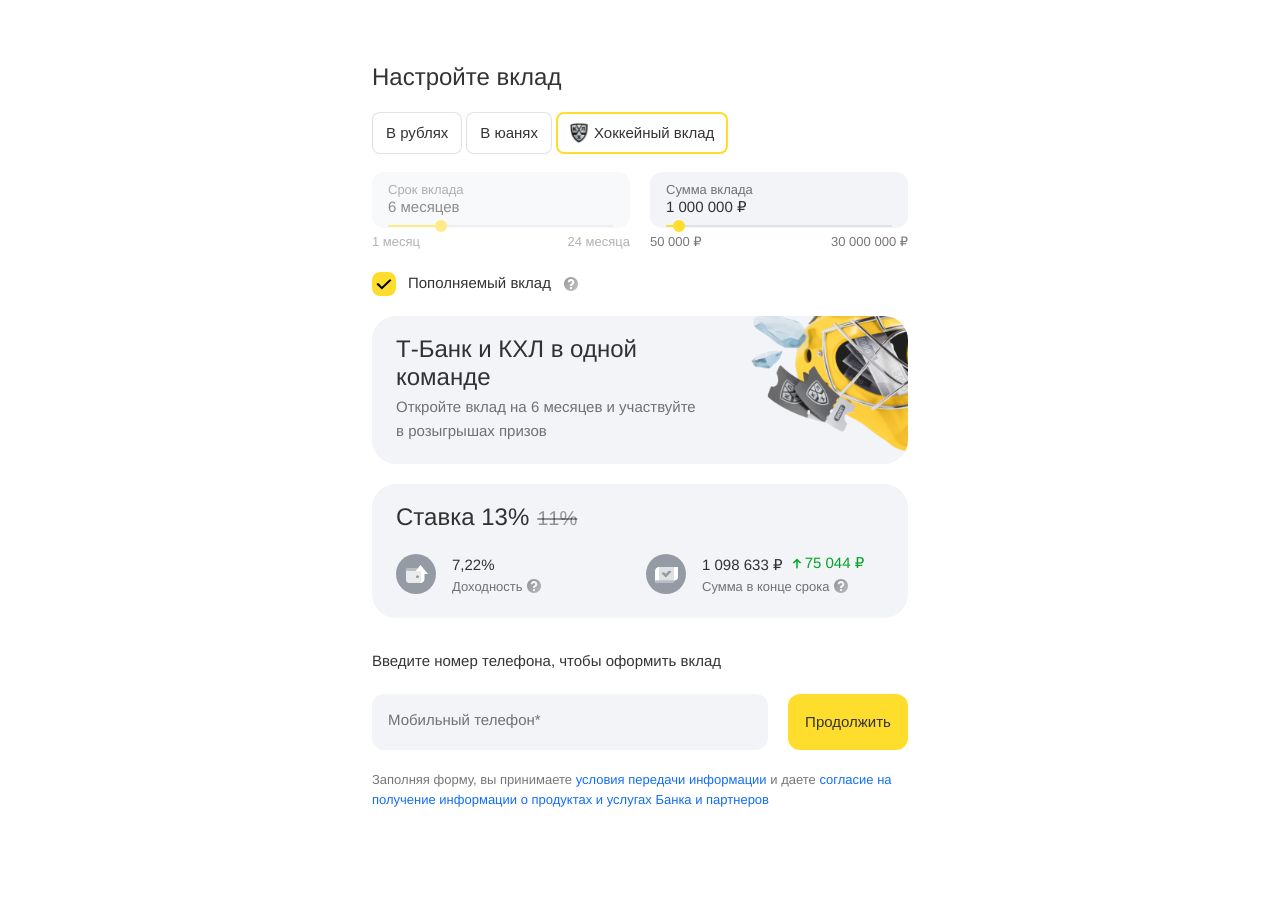
==== index.html @ a8fce29c "Fade promo image on collapse" ====
<!doctype html>
<html lang="ru">
  <head>
    <meta charset="utf-8">
    <meta name="viewport" content="width=device-width, initial-scale=1">
    <title>КХЛ x Вклад</title>
    <link rel="stylesheet" href="styles.css?v=42">
  </head>
  <body>
    <main class="page" aria-label="Настройка вклада">
      <section class="deposit-form" data-node-id="2749:9510">
        <h1>Настройте вклад</h1>

        <div class="filters" role="group" aria-label="Валюта вклада">
          <button class="filter-button" type="button">В рублях</button>
          <button class="filter-button" type="button">В юанях</button>
          <button class="filter-button is-active" type="button" data-deposit="khl">
            <img class="badge" src="assets/khl-badge.png" alt="">
            <span>Хоккейный вклад</span>
          </button>
        </div>

        <div class="slider-grid">
          <div class="slider-field is-disabled">
            <label for="termRange">Срок вклада</label>
            <output id="termOutput" for="termRange">6 месяцев</output>
            <div class="term-options" aria-label="Срок вклада">
              <button class="term-option" type="button" data-term="3">3 мес</button>
              <button class="term-option" type="button" data-term="6">6 мес</button>
              <button class="term-option" type="button" data-term="9">9 мес</button>
              <button class="term-option" type="button" data-term="12">12 мес</button>
              <button class="term-other" type="button">Другой срок</button>
            </div>
            <input id="termRange" type="range" min="1" max="24" value="6" disabled>
            <div class="range-labels">
              <span>1 месяц</span>
              <span>24 месяца</span>
            </div>
          </div>

          <div class="slider-field">
            <label for="amountRange">Сумма вклада</label>
            <output id="amountOutput" for="amountRange">1 000 000 ₽</output>
            <input id="amountRange" type="range" min="50000" max="30000000" step="50000" value="1000000">
            <div class="range-labels">
              <span>50 000 ₽</span>
              <span>30 000 000 ₽</span>
            </div>
          </div>
        </div>

        <label class="checkbox-row">
          <input type="checkbox" checked>
          <span class="checkbox-mark" aria-hidden="true"></span>
          <span class="checkbox-label">Пополняемый вклад</span>
          <span class="hint" aria-label="Подсказка"></span>
        </label>

        <article class="promo-card promo-target">
          <div class="promo-copy">
            <h2>
              <span class="promo-title-desktop">Т-Банк и КХЛ в одной команде</span>
              <span class="promo-title-mobile">Т-Банк и КХЛ<br>в одной команде</span>
            </h2>
            <p>
              <span class="promo-text-desktop">Откройте вклад на&nbsp;6&nbsp;месяцев и участвуйте<br>в розыгрышах призов</span>
              <span class="promo-text-mobile">Откройте вклад на&nbsp;6&nbsp;месяцев и участвуйте<br>в розыгрышах призов</span>
            </p>
          </div>
          <img class="promo-image" src="assets/khl-helmet.png" alt="">
        </article>

        <article class="rate-card">
          <header class="rate-header">
            <strong>Ставка <span id="rateValue">13%</span></strong>
            <span>11%</span>
          </header>

          <div class="rate-metrics">
            <div class="metric">
              <span class="metric-icon wallet" aria-hidden="true"></span>
              <div>
                <strong id="yieldValue">7,22%</strong>
                <p>Доходность <span class="hint" aria-label="Подсказка"></span></p>
              </div>
            </div>

            <div class="metric">
              <span class="metric-icon cash" aria-hidden="true"></span>
              <div>
                <strong id="totalValue">1 098 633 ₽</strong>
                <p class="gain">
                  <span class="arrow-up" aria-hidden="true"></span>
                  <span id="gainValue">75 044 ₽</span>
                </p>
                <p>Сумма в конце срока <span class="hint" aria-label="Подсказка"></span></p>
              </div>
            </div>
          </div>
        </article>

        <form class="lead-form">
          <p>Введите номер телефона, чтобы оформить вклад</p>
          <div class="lead-row">
            <div class="phone-field">
              <label class="phone-label" for="phoneInput">Мобильный телефон*</label>
              <input id="phoneInput" type="tel" inputmode="tel" autocomplete="tel" aria-label="Мобильный телефон">
              <button class="phone-clear" type="button" aria-label="Очистить телефон"></button>
            </div>
            <button type="submit">Продолжить</button>
          </div>
          <p class="legal">
            Заполняя форму, вы принимаете
            <a href="#">условия передачи информации</a>
            и даете
            <a href="#">согласие на получение информации о продуктах и услугах Банка и партнеров</a>
          </p>
        </form>
      </section>
    </main>

    <script src="script.js?v=18"></script>
  </body>
</html>
---- styles.css ----
:root {
  --accent: #ffdd2d;
  --text-primary: rgba(0, 0, 0, 0.8);
  --text-secondary: rgba(0, 0, 0, 0.54);
  --text-muted: rgba(0, 0, 0, 0.4);
  --neutral: rgba(36, 74, 127, 0.06);
  --border: rgba(0, 16, 36, 0.12);
  --link: #126df7;
  --positive: #00a328;
  --avatar: #959ba4;
  --card: #f2f4f8;
  --font-ui: "Neue Haas Unica W1G", Arial, Helvetica, sans-serif;
  --font-heading: "T-Sans", "Tinkoff Sans", Arial, Helvetica, sans-serif;
}

* {
  box-sizing: border-box;
}

html {
  background: #fff;
  -webkit-text-size-adjust: 100%;
  text-size-adjust: 100%;
}

body {
  margin: 0;
  color: var(--text-primary);
  font-family: var(--font-ui);
  font-size: 15px;
  line-height: 24px;
  -webkit-font-smoothing: antialiased;
  text-rendering: geometricPrecision;
}

button,
input {
  font: inherit;
}

button {
  cursor: pointer;
}

.page {
  min-height: 100vh;
  display: flex;
  justify-content: center;
  padding: 64px 24px;
}

.deposit-form {
  width: 100%;
  max-width: 536px;
  min-width: 0;
}

h1,
h2,
p {
  margin: 0;
}

h1 {
  font-family: var(--font-heading);
  font-size: 24px;
  font-weight: 500;
  line-height: 28px;
  margin-bottom: 20px;
}

.filters {
  display: flex;
  gap: 4px;
  flex-wrap: wrap;
  margin-bottom: 18px;
}

.filter-button {
  box-shadow: inset 0 0 0 1px var(--border);
  min-height: 42px;
  display: inline-flex;
  align-items: center;
  gap: 6px;
  padding: 9px 14px;
  border: 0;
  border-radius: 8px;
  background: #fff;
  color: var(--text-primary);
  line-height: 20px;
}

.filter-button.is-active {
  box-shadow: inset 0 0 0 2px var(--accent);
}

.badge {
  order: -1;
  width: 18px;
  height: 20px;
  object-fit: contain;
}

.slider-grid {
  display: grid;
  grid-template-columns: 1fr 1fr;
  gap: 20px;
  margin-bottom: 20px;
}

.slider-field {
  position: relative;
  min-width: 0;
  padding-bottom: 34px;
}

.slider-field::before {
  content: "";
  position: absolute;
  top: 0;
  left: 0;
  right: 0;
  height: 56px;
  border-radius: 12px;
  background: var(--neutral);
}

.slider-field label,
.slider-field output {
  position: relative;
  z-index: 1;
  display: block;
  padding-left: 16px;
  padding-right: 16px;
}

.slider-field label {
  padding-top: 10px;
  color: var(--text-secondary);
  font-size: 13px;
  line-height: 16px;
}

.slider-field output {
  color: var(--text-primary);
  line-height: 20px;
}

.slider-field input[type="range"] {
  position: absolute;
  z-index: 2;
  top: 48px;
  left: 16px;
  width: calc(100% - 32px);
  height: 12px;
  margin: 0;
  appearance: none;
  background: transparent;
}

.slider-field input[type="range"]::-webkit-slider-runnable-track {
  height: 2px;
  border-radius: 10px;
  background: linear-gradient(to right, var(--accent) var(--range-progress, 0%), rgba(0, 16, 36, 0.08) var(--range-progress, 0%));
}

.slider-field input[type="range"]::-moz-range-track {
  height: 2px;
  border-radius: 10px;
  background: rgba(0, 16, 36, 0.08);
}

.slider-field input[type="range"]::-moz-range-progress {
  height: 2px;
  border-radius: 10px;
  background: var(--accent);
}

.slider-field input[type="range"]::-webkit-slider-thumb {
  width: 12px;
  height: 12px;
  margin-top: -5px;
  appearance: none;
  border: 0;
  border-radius: 50%;
  background: var(--accent);
}

.slider-field input[type="range"]::-moz-range-thumb {
  width: 12px;
  height: 12px;
  border: 0;
  border-radius: 50%;
  background: var(--accent);
}

.term-options {
  display: none;
}

.slider-field.is-disabled {
  opacity: 0.56;
}

.range-labels {
  position: absolute;
  left: 0;
  right: 0;
  bottom: 0;
  display: flex;
  justify-content: space-between;
  color: var(--text-secondary);
  font-size: 13px;
  line-height: 20px;
  white-space: nowrap;
}

.promo-card {
  position: relative;
  min-height: 120px;
  max-height: 220px;
  display: flex;
  align-items: flex-start;
  overflow: hidden;
  border-radius: 24px;
  background: var(--card);
  margin-bottom: 20px;
  padding: 20px 24px;
  transform-origin: top center;
  transition:
    opacity 180ms ease,
    transform 180ms ease,
    min-height 220ms ease,
    max-height 220ms ease,
    margin-bottom 220ms ease,
    padding-top 220ms ease,
    padding-bottom 220ms ease;
  will-change: opacity, transform, max-height;
}

.promo-card::after,
.rate-promo::after {
  content: "";
  position: absolute;
  inset: 0;
  z-index: 3;
  pointer-events: none;
  border-radius: inherit;
  background: linear-gradient(106deg, rgba(255, 255, 255, 0.00) 23.26%, rgba(255, 255, 255, 0.01) 27%, rgba(255, 255, 255, 0.02) 30.28%, rgba(255, 255, 255, 0.04) 32.48%, rgba(255, 255, 255, 0.09) 34.79%, rgba(255, 255, 255, 0.12) 35.94%, rgba(255, 255, 255, 0.16) 37.09%, rgba(255, 255, 255, 0.20) 38.24%, rgba(255, 255, 255, 0.25) 39.4%, rgba(255, 255, 255, 0.34) 41.44%, rgba(255, 255, 255, 0.41) 43.02%, rgba(255, 255, 255, 0.46) 44.01%, rgba(255, 255, 255, 0.60) 46.31%, rgba(255, 255, 255, 0.70) 47.88%, rgba(255, 255, 255, 0.76) 49.19%, rgba(255, 255, 255, 0.81) 50.76%, rgba(255, 255, 255, 0.82) 52.07%, rgba(255, 255, 255, 0.81) 53.22%, rgba(255, 255, 255, 0.76) 54.95%, rgba(255, 255, 255, 0.70) 56.11%, rgba(255, 255, 255, 0.60) 57.83%, rgba(255, 255, 255, 0.46) 60.14%, rgba(255, 255, 255, 0.40) 61.29%, rgba(255, 255, 255, 0.35) 62.44%, rgba(255, 255, 255, 0.25) 64.75%, rgba(255, 255, 255, 0.20) 65.9%, rgba(255, 255, 255, 0.16) 67.05%, rgba(255, 255, 255, 0.12) 68.21%, rgba(255, 255, 255, 0.09) 69.36%, rgba(255, 255, 255, 0.04) 71.66%, rgba(255, 255, 255, 0.02) 73.97%, rgba(255, 255, 255, 0.01) 77.43%, rgba(255, 255, 255, 0.00) 80.88%);
  opacity: 0;
  transform: translateX(-100%);
}

.promo-card.is-shining::after,
.rate-promo.is-shining::after {
  animation: promo-shine-sweep 1400ms cubic-bezier(0.2, 0, 0, 1) 620ms 1 both;
}

.promo-card.is-image-revealing .promo-image,
.rate-promo.is-image-revealing .promo-image {
  animation: promo-image-fade-in 360ms cubic-bezier(0.2, 0, 0, 1) 140ms 1 both;
  will-change: opacity, transform;
}

.promo-card.is-image-hiding .promo-image,
.rate-promo.is-image-hiding .promo-image {
  animation: promo-image-fade-out 100ms ease 1 both;
  will-change: opacity, transform;
}

@keyframes promo-shine-sweep {
  0% {
    opacity: 0;
    transform: translateX(-100%);
  }

  1%,
  99% {
    opacity: 1;
  }

  100% {
    opacity: 0;
    transform: translateX(100%);
  }
}

@keyframes promo-image-fade-in {
  0% {
    opacity: 0;
    transform: scale(0.985);
  }

  100% {
    opacity: 1;
    transform: scale(1);
  }
}

@keyframes promo-image-fade-out {
  0% {
    opacity: 1;
    transform: scale(1);
  }

  100% {
    opacity: 0;
    transform: scale(0.995);
  }
}

.promo-card.is-hiding {
  min-height: 0;
  max-height: 0;
  margin-bottom: 0;
  padding-top: 0;
  padding-bottom: 0;
  opacity: 0;
  pointer-events: none;
  transform: translateY(-8px);
}

.promo-card[hidden] {
  display: none;
}

.promo-target[hidden] {
  display: none;
}

.promo-copy {
  position: relative;
  z-index: 1;
}

.promo-copy h2 {
  font-family: var(--font-heading);
  max-width: 324px;
  color: rgba(0, 0, 0, 0.8);
  font-size: 24px;
  font-weight: 500;
  line-height: 28px;
  margin-bottom: 4px;
}

.promo-copy p {
  max-width: 488px;
  color: rgba(0, 0, 0, 0.54);
  font-size: 15px;
  line-height: 24px;
}

.promo-title-mobile,
.promo-text-mobile {
  display: none;
}

.promo-image {
  position: absolute;
  top: -19.69%;
  left: 53.55%;
  width: 79.7%;
  height: auto;
  object-fit: contain;
}

.checkbox-row {
  display: flex;
  align-items: center;
  gap: 12px;
  width: max-content;
  max-width: 100%;
  margin-bottom: 20px;
  cursor: pointer;
}

.checkbox-row input {
  position: absolute;
  opacity: 0;
  pointer-events: none;
}

.checkbox-mark {
  width: 24px;
  height: 24px;
  flex: 0 0 auto;
  border-radius: 8px;
  background: var(--accent);
  position: relative;
}

.checkbox-mark::after {
  content: "";
  position: absolute;
  inset: 0;
  background: url("assets/check.svg") center / 24px 24px no-repeat;
}

.checkbox-row input:not(:checked) + .checkbox-mark {
  background: #fff;
  border: 1px solid var(--border);
}

.checkbox-row input:not(:checked) + .checkbox-mark::after {
  opacity: 0;
}

.checkbox-label {
  white-space: nowrap;
}

.hint {
  display: inline-block;
  width: 16px;
  height: 16px;
  flex: 0 0 auto;
  vertical-align: -3px;
  background: url("assets/question-mask.svg") center / 16px 16px no-repeat;
  opacity: 0.4;
}

.rate-card {
  overflow: hidden;
  border-radius: 24px;
  background: var(--neutral);
  margin-bottom: 32px;
  padding: 20px 24px 16px;
}

.version-v2 .rate-card {
  padding: 20px 24px 24px;
}

.rate-header {
  display: flex;
  align-items: baseline;
  gap: 8px;
  margin-bottom: 14px;
  font-family: var(--font-heading);
}

.rate-header strong {
  font-size: 24px;
  font-weight: 500;
  line-height: 28px;
}

.rate-header > span {
  color: var(--text-muted);
  font-size: 20px;
  line-height: 24px;
  text-decoration: line-through;
}

.rate-metrics {
  display: grid;
  grid-template-columns: 1fr 1fr;
  gap: 12px;
}

.rate-promo {
  position: relative;
  height: 112px;
  max-height: 140px;
  overflow: hidden;
  border-radius: 24px;
  background: #fff;
  margin-top: 20px;
  padding: 20px;
  transform-origin: top center;
  transition:
    opacity 180ms ease,
    transform 180ms ease,
    height 220ms ease,
    max-height 220ms ease,
    margin-top 220ms ease,
    padding-top 220ms ease,
    padding-bottom 220ms ease;
  will-change: opacity, transform, max-height;
}

.rate-promo.is-hiding {
  height: 0;
  max-height: 0;
  margin-top: 0;
  padding-top: 0;
  padding-bottom: 0;
  opacity: 0;
  pointer-events: none;
  transform: translateY(-8px);
}

.rate-promo .promo-copy h2 {
  max-width: 300px;
  font-size: 20px;
  line-height: 24px;
  white-space: nowrap;
}

.rate-promo .promo-copy p {
  max-width: 260px;
  color: var(--text-secondary);
  font-size: 13px;
  line-height: 20px;
}

.rate-promo .promo-image {
  top: -9%;
  left: 20%;
  width: 140%;
  height: 145%;
}

.metric {
  min-height: 56px;
  display: flex;
  align-items: center;
  gap: 16px;
  min-width: 0;
}

.metric > div {
  min-width: 0;
}

.metric-icon {
  width: 40px;
  height: 40px;
  flex: 0 0 auto;
  border-radius: 50%;
  background-color: var(--avatar);
  position: relative;
}

.metric-icon::after {
  content: "";
  position: absolute;
  left: 8px;
  top: 8px;
  width: 24px;
  height: 24px;
  filter: invert(1);
}

.metric-icon.wallet::after {
  background: url("assets/wallet-mask.svg") 2px 3px / 22px 18px no-repeat;
}

.metric-icon.cash::after {
  background: url("assets/cash-mask.svg") 1px 5px / 23px 16px no-repeat;
}

.metric strong {
  display: inline-block;
  font-weight: 400;
  line-height: 20px;
}

.metric p {
  color: var(--text-secondary);
  font-size: 13px;
  line-height: 16px;
  white-space: nowrap;
}

.metric .gain {
  display: inline-flex;
  align-items: center;
  gap: 2px;
  color: var(--positive);
  font-size: 15px;
  line-height: 20px;
  margin-left: 4px;
}

.arrow-up {
  width: 12px;
  height: 12px;
  background: url("assets/arrow-up.svg") center / 12px 12px no-repeat;
  filter: brightness(0) saturate(100%) invert(39%) sepia(98%) saturate(942%) hue-rotate(101deg) brightness(91%) contrast(104%);
}

.lead-form > p:first-child {
  margin-bottom: 20px;
}

.lead-row {
  display: grid;
  grid-template-columns: 1fr 120px;
  gap: 20px;
  margin-bottom: 20px;
}

.phone-field {
  position: relative;
  height: 56px;
  display: flex;
  flex-direction: column;
  justify-content: center;
  border-radius: 12px;
  background: var(--neutral);
  padding: 0 44px 0 16px;
}

.phone-label {
  color: var(--text-secondary);
  font-size: 15px;
  line-height: 20px;
  transition: font-size 0.12s ease, line-height 0.12s ease;
}

.phone-field input {
  width: 100%;
  border: 0;
  outline: 0;
  background: transparent;
  color: var(--text-primary);
  font-size: 15px;
  line-height: 20px;
}

.phone-field:not(.is-active):not(.has-value) input {
  height: 0;
  opacity: 0;
}

.phone-field.is-active,
.phone-field.has-value {
  gap: 2px;
}

.phone-field.is-active .phone-label,
.phone-field.has-value .phone-label {
  font-size: 13px;
  line-height: 16px;
}

.phone-clear {
  position: absolute;
  top: 16px;
  right: 16px;
  width: 24px;
  height: 24px;
  display: none;
  border: 0;
  padding: 0;
  background: transparent;
}

.phone-clear::before,
.phone-clear::after {
  content: "";
  position: absolute;
  top: 11px;
  left: 3px;
  width: 18px;
  height: 2px;
  border-radius: 1px;
  background: var(--text-muted);
}

.phone-clear::before {
  transform: rotate(45deg);
}

.phone-clear::after {
  transform: rotate(-45deg);
}

.phone-field.has-value .phone-clear {
  display: block;
}

.lead-row button {
  min-height: 56px;
  border: 0;
  border-radius: 12px;
  background: var(--accent);
  color: #333;
  padding: 16px;
}

.legal {
  color: var(--text-secondary);
  font-size: 13px;
  line-height: 20px;
}

.legal a {
  color: var(--link);
  text-decoration: none;
}

@media (max-width: 620px) {
  :root {
    --font-ui: -apple-system, BlinkMacSystemFont, "Segoe UI", Roboto, "Helvetica Neue", Arial, sans-serif;
    --font-heading: -apple-system, BlinkMacSystemFont, "Segoe UI", Roboto, "Helvetica Neue", Arial, sans-serif;
  }

  body {
    font-size: 15px;
    letter-spacing: -0.24px;
    line-height: 24px;
  }

  .page {
    justify-content: flex-start;
    padding: 24px 16px;
  }

  .deposit-form {
    display: flex;
    flex-direction: column;
  }

  h1 {
    order: 1;
    margin-bottom: 16px;
    font-size: 20px;
    font-weight: 700;
    line-height: 24px;
    letter-spacing: 0.38px;
  }

  .filters {
    order: 2;
    margin-bottom: 20px;
  }

  .filter-button {
    min-height: 32px;
    gap: 4px;
    padding: 6px 12px;
    font-size: 13px;
    line-height: 20px;
    letter-spacing: 0;
  }

  .badge {
    width: 20px;
    height: 20px;
  }

  .slider-grid {
    order: 3;
    display: flex;
    flex-direction: column;
    gap: 20px;
    margin-bottom: 20px;
  }

  .slider-grid,
  .rate-metrics,
  .lead-row {
    grid-template-columns: 1fr;
  }

  .slider-field {
    padding-bottom: 28px;
  }

  .slider-field:first-child {
    display: flex;
    flex-direction: column;
    align-items: flex-start;
    padding-bottom: 0;
  }

  .slider-field:first-child::before,
  .slider-field:first-child input[type="range"],
  .slider-field:first-child .range-labels {
    display: none;
  }

  .slider-field:first-child label {
    padding: 0;
    margin-bottom: 12px;
    color: var(--text-primary);
    font-family: var(--font-ui);
    font-size: 15px;
    line-height: 24px;
    letter-spacing: -0.24px;
  }

  .slider-field:first-child output {
    min-height: 44px;
    display: inline-flex;
    align-items: center;
    padding: 10px 16px;
    border-radius: 8px;
    box-shadow: inset 0 0 0 2px var(--accent);
    font-size: 0;
    line-height: 0;
    white-space: nowrap;
  }

  .slider-field:first-child:not(.is-disabled) output {
    display: none;
  }

  .slider-field:first-child output::after {
    content: "6 мес";
    color: var(--text-primary);
    font-size: 15px;
    line-height: 24px;
    letter-spacing: -0.24px;
  }

  .slider-field:first-child:not(.is-disabled) .term-options {
    display: flex;
    flex-wrap: wrap;
    gap: 4px 6px;
    width: 100%;
  }

  .term-option,
  .term-other {
    min-height: 44px;
    border: 0;
    border-radius: 8px;
    background: #fff;
    color: var(--text-primary);
    font-size: 15px;
    line-height: 24px;
    letter-spacing: -0.24px;
  }

  .term-option {
    min-width: 82px;
    padding: 10px 16px;
    box-shadow: inset 0 0 0 1px var(--border);
  }

  .term-option.is-active {
    box-shadow: inset 0 0 0 2px var(--accent);
  }

  .term-other {
    flex-basis: 100%;
    min-height: 24px;
    padding: 8px 0 0;
    color: var(--link);
    text-align: right;
  }

  .slider-field.is-disabled {
    opacity: 1;
  }

  .slider-field:not(:first-child) label {
    font-size: 13px;
    line-height: 16px;
    letter-spacing: 0;
  }

  .slider-field:not(:first-child) output {
    font-size: 15px;
    line-height: 20px;
    letter-spacing: 0;
  }

  .slider-field:not(:first-child) {
    padding-bottom: 36px;
  }

  .slider-field:not(:first-child) .range-labels {
    bottom: -4px;
  }

  .range-labels {
    font-size: 13px;
    line-height: 20px;
    letter-spacing: 0;
  }

  .promo-card {
    order: 4;
    min-height: 124px;
    margin-bottom: 20px;
    padding: 20px 24px;
  }

  .promo-copy h2 {
    max-width: 220px;
    font-size: 20px;
    font-weight: 700;
    line-height: 22px;
    letter-spacing: 0.38px;
  }

  .promo-card .promo-title-desktop {
    display: none;
  }

  .promo-card .promo-title-mobile {
    display: inline;
  }

  .promo-card .promo-copy p {
    max-width: 245px;
    font-size: 15px;
    line-height: 18px;
    letter-spacing: -0.24px;
    overflow: visible;
  }

  .promo-card .promo-text-desktop {
    display: none;
  }

  .promo-card .promo-text-mobile {
    display: inline;
  }

  .promo-card .promo-image {
    top: -19.69%;
    left: 53.55%;
    right: auto;
    width: 79.7%;
    height: auto;
  }

  .checkbox-row {
    order: 5;
    gap: 2px;
    width: auto;
    margin-bottom: 20px;
    cursor: default;
  }

  .checkbox-row input,
  .checkbox-mark {
    display: none;
  }

  .checkbox-label {
    color: var(--text-primary);
    font-size: 0;
    line-height: 0;
    letter-spacing: 0;
    white-space: nowrap;
  }

  .checkbox-label::after {
    content: "Срок пополнения ограничен";
    font-size: 15px;
    line-height: 18px;
    letter-spacing: -0.24px;
  }

  .checkbox-row .hint {
    width: 24px;
    height: 24px;
    background-size: 16px 16px;
  }

  .rate-card {
    order: 6;
    margin-bottom: 24px;
    padding: 20px 24px 16px;
  }

  .version-v2 .rate-card {
    padding-bottom: 16px;
  }

  .rate-header {
    margin-bottom: 8px;
  }

  .rate-header strong {
    font-size: 20px;
    font-weight: 700;
    line-height: 24px;
    letter-spacing: 0.38px;
  }

  .rate-header > span,
  .metric .gain {
    display: none;
  }

  .rate-metrics {
    display: flex;
    flex-direction: column;
    gap: 4px;
  }

  .rate-promo {
    height: 156px;
    margin-top: 16px;
    padding: 24px;
  }

  .rate-promo .promo-copy h2 {
    max-width: 190px;
    font-size: 0;
    font-weight: 700;
    line-height: 0;
    letter-spacing: 0.38px;
    white-space: normal;
  }

  .rate-promo .promo-copy h2::before {
    content: "Т-Банк и КХЛ\Aв одной команде";
    white-space: pre-line;
    font-size: 20px;
    line-height: 22px;
  }

  .rate-promo .promo-copy p {
    max-width: 245px;
    font-size: 15px;
    line-height: 18px;
    letter-spacing: -0.24px;
    overflow: visible;
  }

  .rate-promo .promo-image {
    top: -3.03%;
    left: 25%;
    width: 115.45%;
    height: 125%;
  }

  .metric strong {
    font-size: 15px;
    line-height: 20px;
    letter-spacing: -0.24px;
  }

  .metric p {
    font-size: 13px;
    line-height: 16px;
    letter-spacing: 0;
    white-space: nowrap;
  }

  .lead-form {
    order: 7;
  }

  .lead-form > p:first-child {
    margin-bottom: 12px;
  }

  .lead-row {
    gap: 24px;
    margin-bottom: 24px;
  }

  .lead-row button {
    width: 100%;
  }

  .legal {
    line-height: normal;
    letter-spacing: -0.08px;
  }
}

@media (prefers-reduced-motion: reduce) {
  .promo-card,
  .rate-promo {
    transition: none;
  }

  .promo-card.is-shining::after,
  .rate-promo.is-shining::after {
    animation: none;
  }

  .promo-card.is-image-revealing .promo-image,
  .promo-card.is-image-hiding .promo-image,
  .rate-promo.is-image-hiding .promo-image,
  .rate-promo.is-image-revealing .promo-image {
    animation: none;
  }
}

@media (min-width: 376px) and (max-width: 567px) {
  .promo-card .promo-image {
    top: -24px;
    left: auto;
    right: -178px;
    width: 427px;
  }
}

@media (max-width: 375px) {
  .promo-card .promo-image {
    top: -3.03%;
    left: 43.91%;
    width: 115.45%;
    height: 125%;
  }
}

@media (max-width: 390px) {
  .filter-button {
    flex: 0 0 auto;
    justify-content: center;
  }

  h1 {
    font-size: 20px;
  }

  .rate-header strong {
    font-size: 20px;
  }

  .checkbox-label,
  .metric p {
    white-space: nowrap;
  }
}
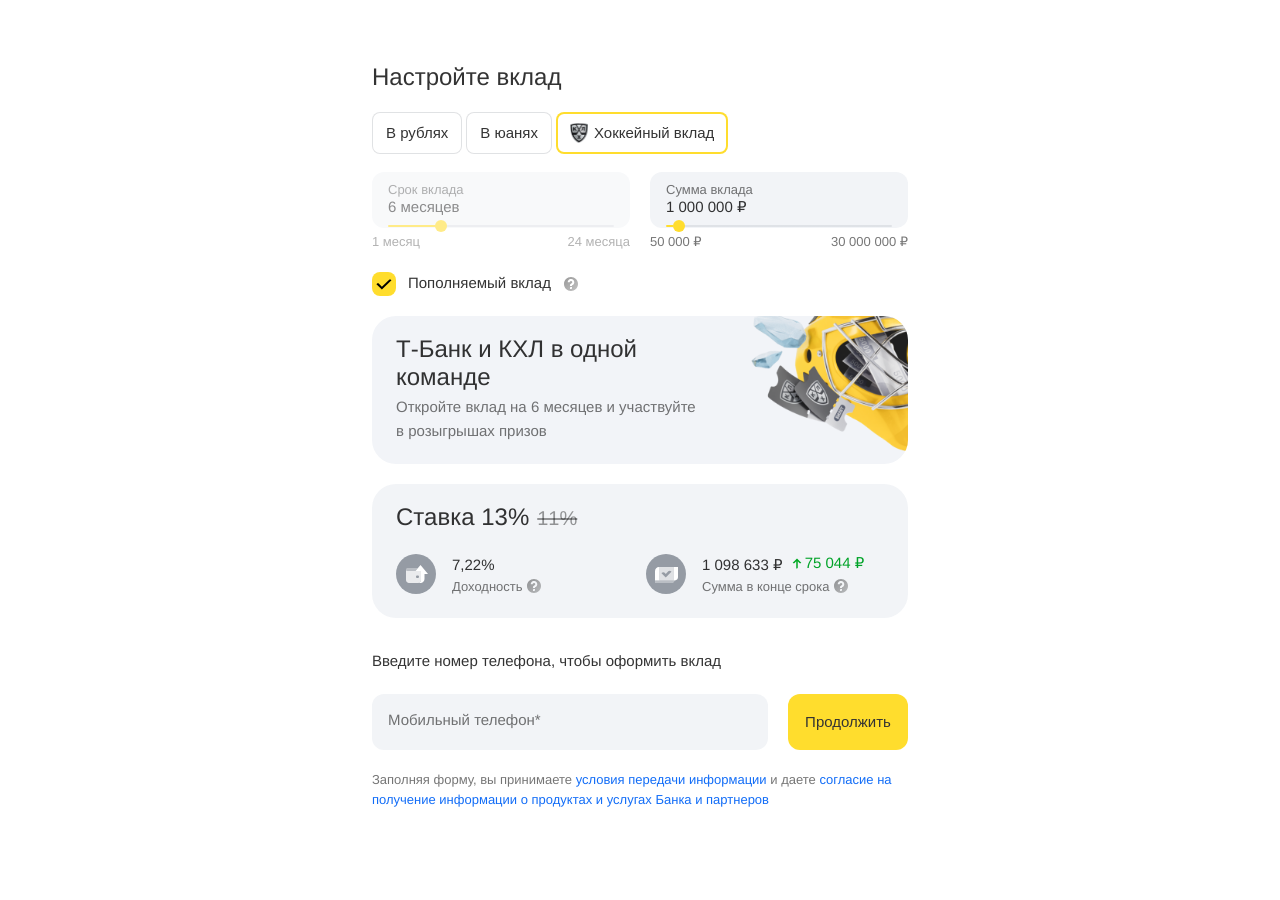
==== commit 3a34cbf5: "Fix wide mobile promo layout" ====
--- a/index.html
+++ b/index.html
@@ -4,7 +4,7 @@
     <meta charset="utf-8">
     <meta name="viewport" content="width=device-width, initial-scale=1">
     <title>КХЛ x Вклад</title>
-    <link rel="stylesheet" href="styles.css?v=42">
+    <link rel="stylesheet" href="styles.css?v=43">
   </head>
   <body>
     <main class="page" aria-label="Настройка вклада">
--- a/styles.css
+++ b/styles.css
@@ -1078,6 +1078,19 @@
   }
 }
 
+@media (min-width: 568px) and (max-width: 620px) {
+  .promo-card .promo-copy p {
+    max-width: 380px;
+  }
+
+  .promo-card .promo-image {
+    top: -24px;
+    left: auto;
+    right: -178px;
+    width: 427px;
+  }
+}
+
 @media (min-width: 376px) and (max-width: 567px) {
   .promo-card .promo-image {
     top: -24px;
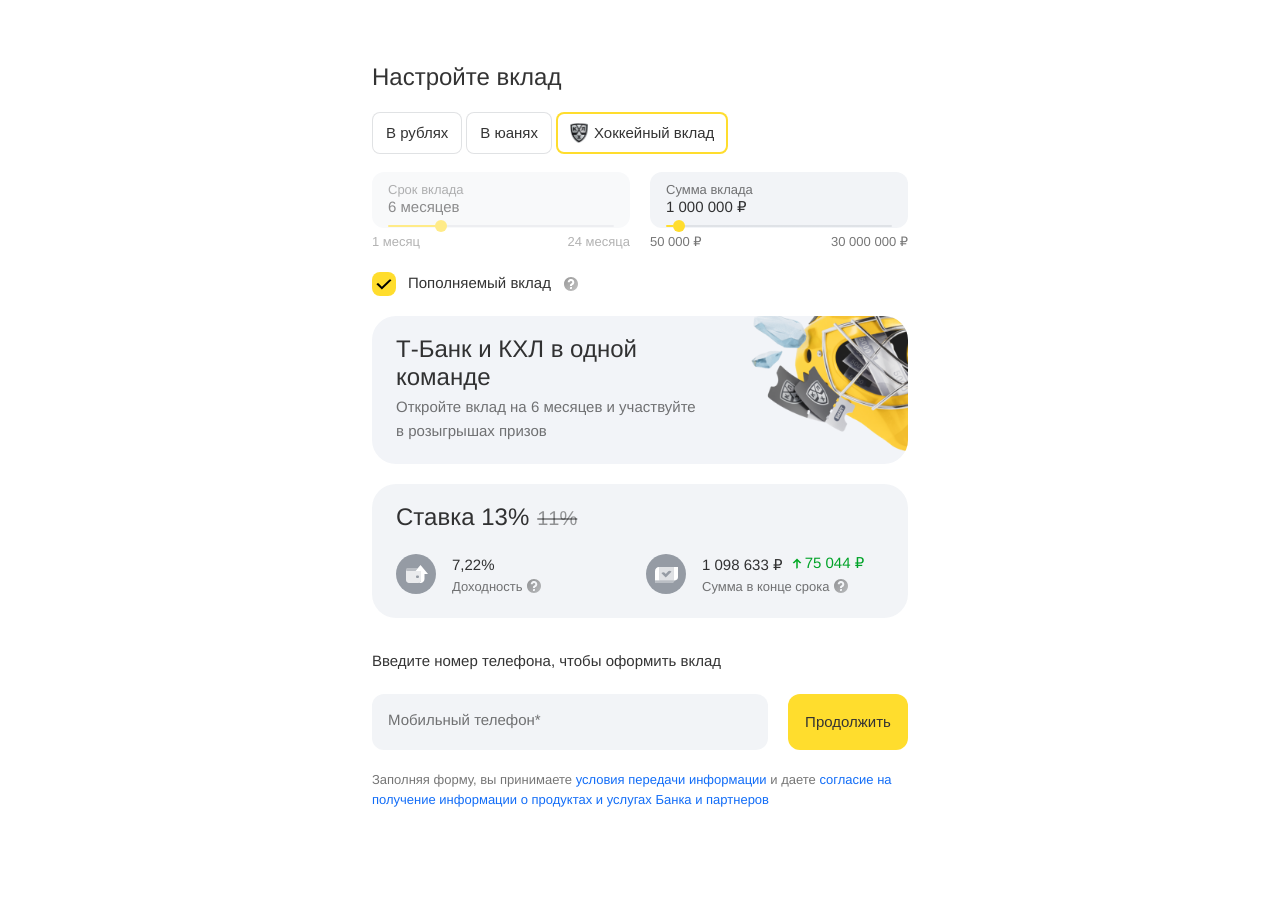
==== commit 80c34be2: "Shift mobile promo image breakpoint" ====
--- a/index.html
+++ b/index.html
@@ -4,7 +4,7 @@
     <meta charset="utf-8">
     <meta name="viewport" content="width=device-width, initial-scale=1">
     <title>КХЛ x Вклад</title>
-    <link rel="stylesheet" href="styles.css?v=43">
+    <link rel="stylesheet" href="styles.css?v=47">
   </head>
   <body>
     <main class="page" aria-label="Настройка вклада">
@@ -65,6 +65,8 @@
             <p>
               <span class="promo-text-desktop">Откройте вклад на&nbsp;6&nbsp;месяцев и участвуйте<br>в розыгрышах призов</span>
               <span class="promo-text-mobile">Откройте вклад на&nbsp;6&nbsp;месяцев и участвуйте<br>в розыгрышах призов</span>
+              <span class="promo-text-narrow">Откройте вклад на&nbsp;6&nbsp;месяцев<br>и участвуйте в розыгрышах призов</span>
+              <span class="promo-text-compact">Откройте вклад на&nbsp;6&nbsp;месяцев<br>и участвуйте в розыгрышах призов</span>
             </p>
           </div>
           <img class="promo-image" src="assets/khl-helmet.png" alt="">
--- a/styles.css
+++ b/styles.css
@@ -351,7 +351,9 @@
 }
 
 .promo-title-mobile,
-.promo-text-mobile {
+.promo-text-mobile,
+.promo-text-narrow,
+.promo-text-compact {
   display: none;
 }
 
@@ -1091,7 +1093,19 @@
   }
 }
 
-@media (min-width: 376px) and (max-width: 567px) {
+@media (min-width: 440px) and (max-width: 567px) {
+  .promo-card .promo-copy p {
+    max-width: 340px;
+  }
+
+  .promo-card .promo-text-mobile {
+    display: none;
+  }
+
+  .promo-card .promo-text-narrow {
+    display: inline;
+  }
+
   .promo-card .promo-image {
     top: -24px;
     left: auto;
@@ -1100,7 +1114,7 @@
   }
 }
 
-@media (max-width: 375px) {
+@media (max-width: 439px) {
   .promo-card .promo-image {
     top: -3.03%;
     left: 43.91%;
@@ -1109,6 +1123,28 @@
   }
 }
 
+@media (max-width: 375px) {
+  .promo-card .promo-copy p {
+    max-width: 320px;
+  }
+
+  .promo-card .promo-text-mobile,
+  .promo-card .promo-text-narrow {
+    display: none;
+  }
+
+  .promo-card .promo-text-compact {
+    display: inline;
+  }
+
+  .promo-card .promo-image {
+    top: -3.03%;
+    left: 43.91%;
+    width: 115.45%;
+    height: 125%;
+  }
+}
+
 @media (max-width: 390px) {
   .filter-button {
     flex: 0 0 auto;
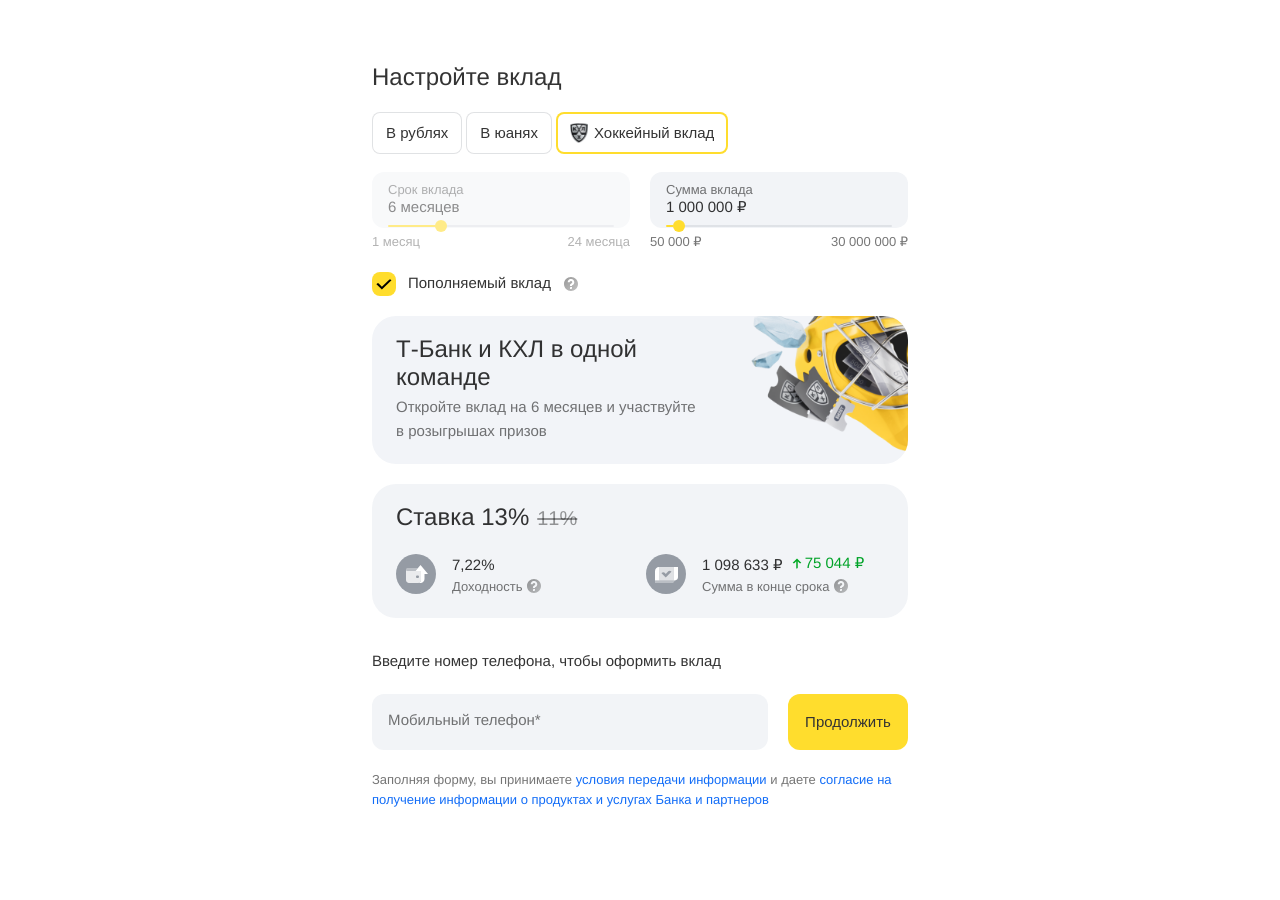
==== commit a7298a8a: "Smooth mobile promo collapse" ====
--- a/index.html
+++ b/index.html
@@ -4,7 +4,7 @@
     <meta charset="utf-8">
     <meta name="viewport" content="width=device-width, initial-scale=1">
     <title>КХЛ x Вклад</title>
-    <link rel="stylesheet" href="styles.css?v=47">
+    <link rel="stylesheet" href="styles.css?v=49">
   </head>
   <body>
     <main class="page" aria-label="Настройка вклада">
--- a/styles.css
+++ b/styles.css
@@ -922,6 +922,10 @@
     height: auto;
   }
 
+  .promo-card.is-image-hiding .promo-image {
+    animation: none;
+  }
+
   .checkbox-row {
     order: 5;
     gap: 2px;
@@ -1115,6 +1119,18 @@
 }
 
 @media (max-width: 439px) {
+  .promo-card .promo-copy p {
+    max-width: 300px;
+  }
+
+  .promo-card .promo-text-mobile {
+    display: none;
+  }
+
+  .promo-card .promo-text-narrow {
+    display: inline;
+  }
+
   .promo-card .promo-image {
     top: -3.03%;
     left: 43.91%;
